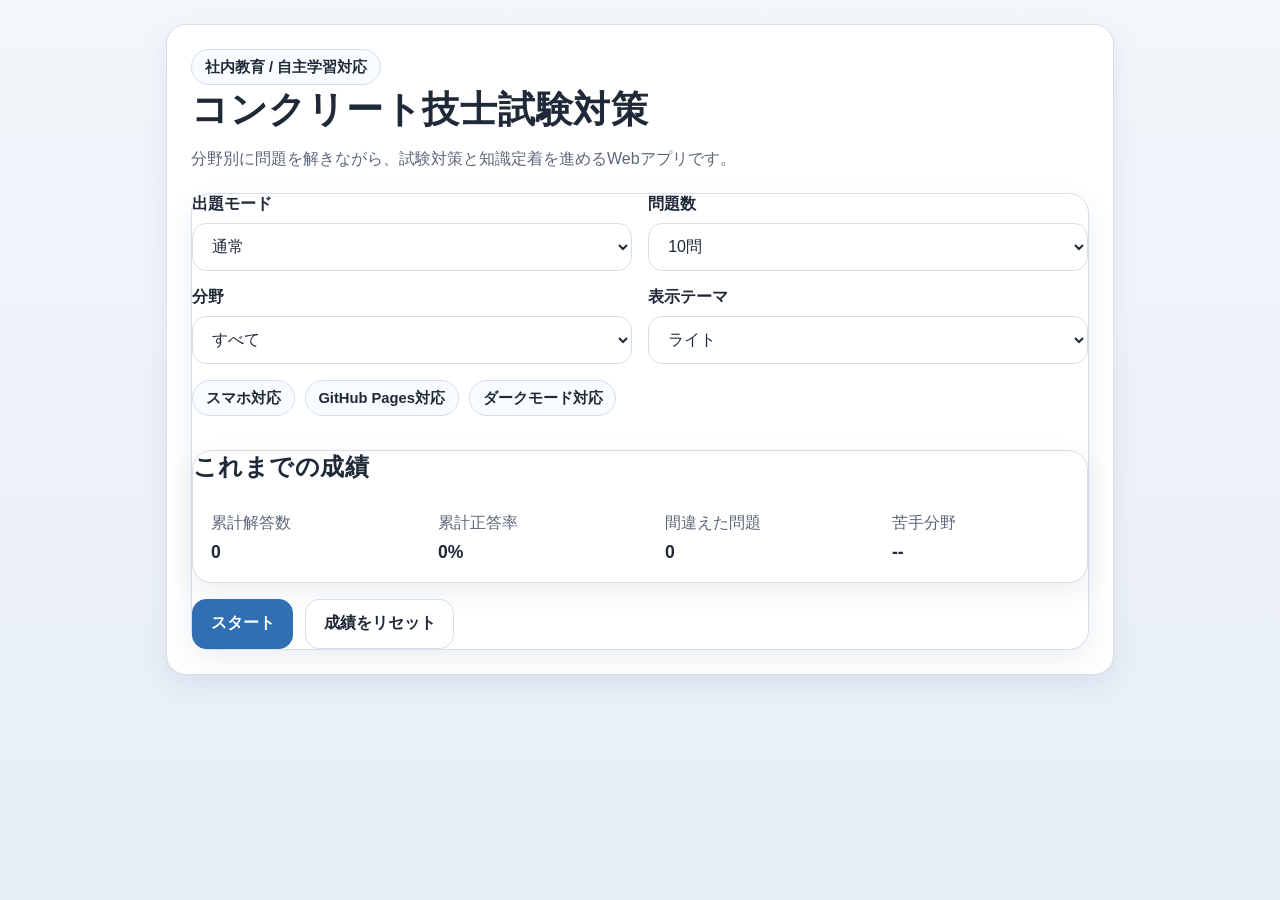
==== index.html @ b1c92e61 "タイトル戻し" ====
<!DOCTYPE html>
<html lang="ja">
<head>
  <meta charset="UTF-8" />
  <meta name="viewport" content="width=device-width, initial-scale=1, viewport-fit=cover" />
  <title>コンクリート技士試験対策</title>
  <link rel="stylesheet" href="style.css?v=20260421-4" />
  <meta name="theme-color" content="#2f6fb2" />
</head>
<body>
  <script>
    (function () {
      try {
        var theme = localStorage.getItem('theme') || 'light';
        if (theme === 'dark') {
          document.body.classList.add('theme-dark');
        }
      } catch (e) {}
    })();
  </script>

  <main class="page-container app-shell">
    <section class="hero-card title-card">
      <div class="hero-head">
        <span class="badge">社内教育 / 自主学習対応</span>
        <h1 class="page-title">コンクリート技士試験対策</h1>
        <p class="hero-text">
          分野別に問題を解きながら、試験対策と知識定着を進めるWebアプリです。
        </p>
      </div>

      <form id="startForm" class="settings-card form-stack" novalidate>
        <div class="form-grid">
          <div class="form-group">
            <label for="modeSelect">出題モード</label>
            <select id="modeSelect" name="mode">
              <option value="normal">通常</option>
              <option value="random">ランダム</option>
              <option value="wrongOnly">間違えた問題の復習</option>
              <option value="weakCategory">正答率の低い分野の復習</option>
            </select>
          </div>

          <div class="form-group">
            <label for="questionCount">問題数</label>
            <select id="questionCount" name="count">
              <option value="10">10問</option>
              <option value="20">20問</option>
              <option value="30">30問</option>
              <option value="50">50問</option>
            </select>
          </div>

          <div class="form-group">
            <label for="categorySelect">分野</label>
            <select id="categorySelect" name="category">
              <option value="all">すべて</option>
              <option value="a">a 材料</option>
              <option value="b">b 配合</option>
              <option value="c">c フレッシュコンクリートの性質</option>
              <option value="d">d 硬化コンクリート</option>
              <option value="e">e 製造・品質管理</option>
              <option value="f">f 施工</option>
              <option value="g">g 特殊コンクリート</option>
              <option value="h">h 構造・力学・法令・その他</option>
            </select>
          </div>

          <div class="form-group">
            <label for="themeSelect">表示テーマ</label>
            <select id="themeSelect" name="theme">
              <option value="light">ライト</option>
              <option value="dark">ダーク</option>
            </select>
          </div>
        </div>

        <div class="info-row">
          <span class="tag-chip">スマホ対応</span>
          <span class="tag-chip">GitHub Pages対応</span>
          <span class="tag-chip">ダークモード対応</span>
        </div>

        <section class="summary-card cumulative-card">
          <h2 class="section-title">これまでの成績</h2>
          <div class="summary-grid compact-summary-grid">
            <article class="stat-box">
              <div class="stat-label">累計解答数</div>
              <div id="totalAnsweredValue" class="stat-value stat-value-small">0</div>
            </article>
            <article class="stat-box">
              <div class="stat-label">累計正答率</div>
              <div id="overallAccuracyValue" class="stat-value stat-value-small">0%</div>
            </article>
            <article class="stat-box">
              <div class="stat-label">間違えた問題</div>
              <div id="wrongCountValue" class="stat-value stat-value-small">0</div>
            </article>
            <article class="stat-box">
              <div class="stat-label">苦手分野</div>
              <div id="weakCategoryValue" class="stat-value stat-value-small">--</div>
            </article>
          </div>
        </section>

        <div class="button-row">
          <button type="submit" class="primary-button">スタート</button>
          <button type="button" id="resetStatsButton" class="secondary-button">成績をリセット</button>
        </div>
      </form>
    </section>
  </main>

  <script src="questions.js?v=20260421-4"></script>
  <script src="app.js?v=20260421-4"></script>
</body>
</html>
---- style.css ----
:root {
  --bg: #f3f6fb;
  --bg-soft: #e7eef8;
  --surface: #ffffff;
  --surface-2: #f8fbff;
  --text: #1f2937;
  --text-soft: #5b6678;
  --border: #d6deea;
  --primary: #2f6fb2;
  --primary-strong: #215d98;
  --accent: #e8f1fb;
  --success: #1d8b5d;
  --success-bg: #e8f7ef;
  --success-border: #72c598;
  --danger: #c73939;
  --danger-bg: #fdecec;
  --danger-border: #f0a2a2;
  --shadow: 0 10px 28px rgba(24, 46, 84, 0.08);
}

body.theme-dark {
  --bg: #0f1722;
  --bg-soft: #121c2a;
  --surface: #182334;
  --surface-2: #1e2b3f;
  --text: #eef4ff;
  --text-soft: #b6c3d7;
  --border: #314258;
  --primary: #77afff;
  --primary-strong: #9bc3ff;
  --accent: #243650;

  /* ここが重要：ダーク時の正解/不正解の視認性を最優先 */
  --success: #b8f5cf;
  --success-bg: #183626;
  --success-border: #49b77b;

  --danger: #ffd1d1;
  --danger-bg: #442126;
  --danger-border: #df6d78;

  --shadow: 0 12px 28px rgba(0, 0, 0, 0.28);
}

*,
*::before,
*::after {
  box-sizing: border-box;
}

html {
  font-size: 16px;
  -webkit-text-size-adjust: 100%;
}

body {
  margin: 0;
  min-height: 100vh;
  font-family: -apple-system, BlinkMacSystemFont, "Segoe UI", "Hiragino Sans", "Yu Gothic UI", "Noto Sans JP", sans-serif;
  background: linear-gradient(180deg, var(--bg) 0%, var(--bg-soft) 100%);
  color: var(--text);
  transition: background-color 0.2s ease, color 0.2s ease;
}

img,
svg,
canvas {
  max-width: 100%;
  height: auto;
}

a {
  color: var(--primary);
  text-decoration: none;
}

a:hover {
  opacity: 0.92;
}

.hidden {
  display: none !important;
}

.page-container {
  width: min(100%, 980px);
  margin: 0 auto;
  padding: 24px 16px 40px;
}

.app-shell,
.quiz-shell,
.result-shell {
  display: block;
}

.hero-card,
.quiz-card,
.result-card,
.settings-card,
.summary-card,
.question-box,
.explanation-box,
.result-question-card {
  background: var(--surface);
  color: var(--text);
  border: 1px solid var(--border);
  border-radius: 20px;
  box-shadow: var(--shadow);
}

.hero-card,
.quiz-card,
.result-card {
  padding: 24px;
}

.page-title,
.quiz-title,
.result-title,
.section-title {
  margin: 0;
  color: var(--text);
  line-height: 1.35;
  letter-spacing: 0.02em;
}

.page-title {
  font-size: clamp(1.6rem, 3.5vw, 2.3rem);
  font-weight: 800;
}

.quiz-title,
.result-title {
  font-size: clamp(1.3rem, 2.8vw, 1.8rem);
  font-weight: 800;
}

.hero-head {
  margin-bottom: 20px;
}

.hero-text,
.result-lead,
.progress-text,
.stat-label,
.review-label,
.question-number {
  color: var(--text-soft);
}

.hero-text,
.result-lead {
  margin-top: 10px;
  line-height: 1.75;
}

.form-stack {
  display: grid;
  gap: 16px;
}

.form-grid {
  display: grid;
  grid-template-columns: repeat(2, minmax(0, 1fr));
  gap: 16px;
}

.form-group {
  display: grid;
  gap: 8px;
}

label {
  font-weight: 700;
  color: var(--text);
}

input,
select,
textarea {
  width: 100%;
  min-height: 48px;
  padding: 0.85rem 0.95rem;
  color: var(--text);
  background: var(--surface);
  border: 1px solid var(--border);
  border-radius: 14px;
  outline: none;
  font-size: 1rem;
}

input:focus,
select:focus,
textarea:focus {
  border-color: var(--primary);
  box-shadow: 0 0 0 3px rgba(47, 111, 178, 0.18);
}

body.theme-dark input:focus,
body.theme-dark select:focus,
body.theme-dark textarea:focus {
  box-shadow: 0 0 0 3px rgba(119, 175, 255, 0.24);
}

button,
.btn,
.primary-button,
.secondary-button,
.option-button,
.link-button {
  display: inline-flex;
  align-items: center;
  justify-content: center;
  min-height: 50px;
  border-radius: 14px;
  border: 1px solid transparent;
  padding: 0.85rem 1.1rem;
  font-size: 1rem;
  font-weight: 800;
  cursor: pointer;
  transition: transform 0.08s ease, background-color 0.15s ease, border-color 0.15s ease, opacity 0.15s ease;
}

button:hover,
.primary-button:hover,
.secondary-button:hover,
.option-button:hover,
.link-button:hover {
  transform: translateY(-1px);
}

button:active,
.primary-button:active,
.secondary-button:active,
.option-button:active,
.link-button:active {
  transform: translateY(0);
}

.primary-button {
  background: var(--primary);
  color: #fff;
  border-color: var(--primary);
}

.primary-button:hover {
  background: var(--primary-strong);
  border-color: var(--primary-strong);
}

.secondary-button,
.link-button {
  background: var(--surface);
  color: var(--text);
  border-color: var(--border);
}

.button-row {
  display: flex;
  gap: 12px;
  flex-wrap: wrap;
}

.quiz-button-row,
.result-actions {
  margin-top: 18px;
}

.badge,
.tag-chip {
  display: inline-flex;
  align-items: center;
  justify-content: center;
  gap: 0.35rem;
  min-height: 36px;
  padding: 0.45rem 0.8rem;
  border-radius: 999px;
  border: 1px solid var(--border);
  background: var(--surface-2);
  color: var(--text);
  font-size: 0.92rem;
  font-weight: 800;
}

.info-row {
  display: flex;
  flex-wrap: wrap;
  gap: 10px;
}

.quiz-header {
  display: grid;
  gap: 16px;
  margin-bottom: 18px;
}

.quiz-header-top {
  display: flex;
  flex-wrap: wrap;
  gap: 10px;
}

.progress-wrap {
  display: grid;
  gap: 8px;
}

.progress-meta {
  display: flex;
  justify-content: space-between;
  gap: 12px;
  flex-wrap: wrap;
}

.progress-bar {
  width: 100%;
  height: 12px;
  border-radius: 999px;
  background: var(--surface-2);
  border: 1px solid var(--border);
  overflow: hidden;
}

.progress-fill {
  width: 0%;
  height: 100%;
  background: linear-gradient(90deg, var(--primary), var(--primary-strong));
  transition: width 0.2s ease;
}

.question-box {
  padding: 18px;
  margin-bottom: 18px;
}

.question-number {
  font-size: 0.95rem;
  font-weight: 700;
  margin-bottom: 10px;
}

.question-stem {
  color: var(--text);
  font-size: clamp(1.05rem, 2.5vw, 1.22rem);
  line-height: 1.8;
  font-weight: 800;
}

.option-list {
  display: grid;
  gap: 12px;
}

.option-button {
  width: 100%;
  justify-content: flex-start;
  align-items: flex-start;
  text-align: left;
  gap: 10px;
  background: var(--surface);
  color: var(--text);
  border: 1px solid var(--border);
  line-height: 1.7;
  padding: 1rem 1rem;
}

.option-button:hover {
  background: var(--surface-2);
  border-color: var(--primary);
}

.option-button:disabled {
  cursor: default;
  opacity: 1;
}

.option-label {
  font-weight: 900;
  min-width: 2em;
}

.option-text {
  flex: 1;
}

/* 選択したもの */
.option-button.selected {
  outline: 2px solid transparent;
}

/* 正解 */
.option-button.correct {
  background: var(--success-bg) !important;
  border: 2px solid var(--success-border) !important;
  color: var(--success) !important;
  box-shadow: inset 0 0 0 1px rgba(255,255,255,0.03);
}

.option-button.correct .option-label,
.option-button.correct .option-text {
  color: var(--success) !important;
  font-weight: 900;
}

/* 不正解 */
.option-button.incorrect {
  background: var(--danger-bg) !important;
  border: 2px solid var(--danger-border) !important;
  color: var(--danger) !important;
  box-shadow: inset 0 0 0 1px rgba(255,255,255,0.03);
}

.option-button.incorrect .option-label,
.option-button.incorrect .option-text {
  color: var(--danger) !important;
  font-weight: 900;
}

/* ダーク時の見やすさ強化 */
body.theme-dark .option-button.correct {
  background: #1b3e2a !important;
  border-color: #5dcd8d !important;
  color: #d8ffe7 !important;
}

body.theme-dark .option-button.correct .option-label,
body.theme-dark .option-button.correct .option-text {
  color: #d8ffe7 !important;
}

body.theme-dark .option-button.incorrect {
  background: #53272d !important;
  border-color: #ff8d99 !important;
  color: #ffe0e3 !important;
}

body.theme-dark .option-button.incorrect .option-label,
body.theme-dark .option-button.incorrect .option-text {
  color: #ffe0e3 !important;
}

.feedback-area {
  margin-top: 16px;
  display: grid;
  gap: 12px;
}

.answer-status {
  border-radius: 14px;
  padding: 12px 14px;
  font-weight: 900;
  border: 1px solid var(--border);
  background: var(--surface-2);
  color: var(--text);
}

.status-correct {
  background: var(--success-bg);
  color: var(--success);
  border-color: var(--success-border);
}

.status-incorrect {
  background: var(--danger-bg);
  color: var(--danger);
  border-color: var(--danger-border);
}

body.theme-dark .status-correct {
  background: #1b3e2a;
  color: #d8ffe7;
  border-color: #5dcd8d;
}

body.theme-dark .status-incorrect {
  background: #53272d;
  color: #ffe0e3;
  border-color: #ff8d99;
}

.explanation-box {
  padding: 16px;
  background: var(--surface-2);
  color: var(--text);
  border-radius: 16px;
  border: 1px solid var(--border);
}

.explanation-title {
  font-size: 1rem;
  font-weight: 900;
  color: var(--text);
  margin-bottom: 8px;
}

.explanation-answer {
  margin-bottom: 10px;
  font-weight: 800;
  color: var(--text);
  line-height: 1.7;
}

.explanation-body {
  color: var(--text);
  line-height: 1.8;
}

.summary-grid {
  display: grid;
  grid-template-columns: repeat(4, minmax(0, 1fr));
  gap: 14px;
  margin-top: 18px;
}

.stat-box {
  padding: 18px;
}

.stat-value {
  margin-top: 8px;
  font-size: 1.65rem;
  font-weight: 900;
  color: var(--primary);
  line-height: 1.2;
}

.stat-value-small {
  font-size: 1.1rem;
  color: var(--text);
}

.review-section {
  margin-top: 24px;
}

.review-list {
  display: grid;
  gap: 16px;
}

.result-question-card {
  padding: 18px;
}

.review-top {
  display: flex;
  justify-content: space-between;
  gap: 12px;
  align-items: center;
  flex-wrap: wrap;
  margin-bottom: 12px;
}

.review-number {
  font-weight: 800;
  color: var(--text-soft);
}

.review-badge {
  display: inline-flex;
  align-items: center;
  justify-content: center;
  min-height: 34px;
  padding: 0.35rem 0.75rem;
  border-radius: 999px;
  font-weight: 900;
  border: 1px solid transparent;
}

.review-badge-correct {
  background: var(--success-bg);
  color: var(--success);
  border-color: var(--success-border);
}

.review-badge-incorrect {
  background: var(--danger-bg);
  color: var(--danger);
  border-color: var(--danger-border);
}

body.theme-dark .review-badge-correct {
  background: #1b3e2a;
  color: #d8ffe7;
  border-color: #5dcd8d;
}

body.theme-dark .review-badge-incorrect {
  background: #53272d;
  color: #ffe0e3;
  border-color: #ff8d99;
}

.review-question {
  color: var(--text);
  line-height: 1.8;
  font-weight: 800;
  margin-bottom: 14px;
}

.review-answer-block {
  display: grid;
  gap: 10px;
  margin-bottom: 14px;
}

.review-line {
  display: grid;
  gap: 6px;
  padding: 12px;
  border-radius: 14px;
  background: var(--surface-2);
  border: 1px solid var(--border);
}

.review-user,
.review-correct {
  font-weight: 900;
  line-height: 1.7;
}

.text-correct {
  color: var(--success) !important;
}

.text-incorrect {
  color: var(--danger) !important;
}

body.theme-dark .text-correct {
  color: #d8ffe7 !important;
}

body.theme-dark .text-incorrect {
  color: #ffe0e3 !important;
}

@media (max-width: 900px) {
  .summary-grid {
    grid-template-columns: repeat(2, minmax(0, 1fr));
  }
}

@media (max-width: 768px) {
  .page-container {
    padding: 16px 12px 28px;
  }

  .hero-card,
  .quiz-card,
  .result-card {
    padding: 18px;
    border-radius: 16px;
  }

  .form-grid {
    grid-template-columns: 1fr;
  }

  .question-box,
  .result-question-card,
  .stat-box,
  .explanation-box {
    border-radius: 14px;
  }

  .question-stem {
    font-size: 1.05rem;
    line-height: 1.75;
  }

  .option-button,
  .primary-button,
  .secondary-button,
  .link-button {
    min-height: 52px;
  }

  .summary-grid {
    grid-template-columns: 1fr;
  }

  .progress-meta,
  .review-top,
  .button-row {
    flex-direction: column;
    align-items: stretch;
  }
}
.title-row {
  display: flex;
  justify-content: space-between;
  align-items: flex-start;
  gap: 12px;
  flex-wrap: wrap;
}

.back-link-button {
  white-space: nowrap;
}

.cumulative-card {
  margin-top: 18px;
}

.compact-summary-grid {
  margin-top: 12px;
}

.result-header {
  margin-bottom: 18px;
}

@media (max-width: 768px) {
  .title-row {
    flex-direction: column;
    align-items: stretch;
  }

  .back-link-button {
    width: 100%;
    justify-content: center;
  }
}
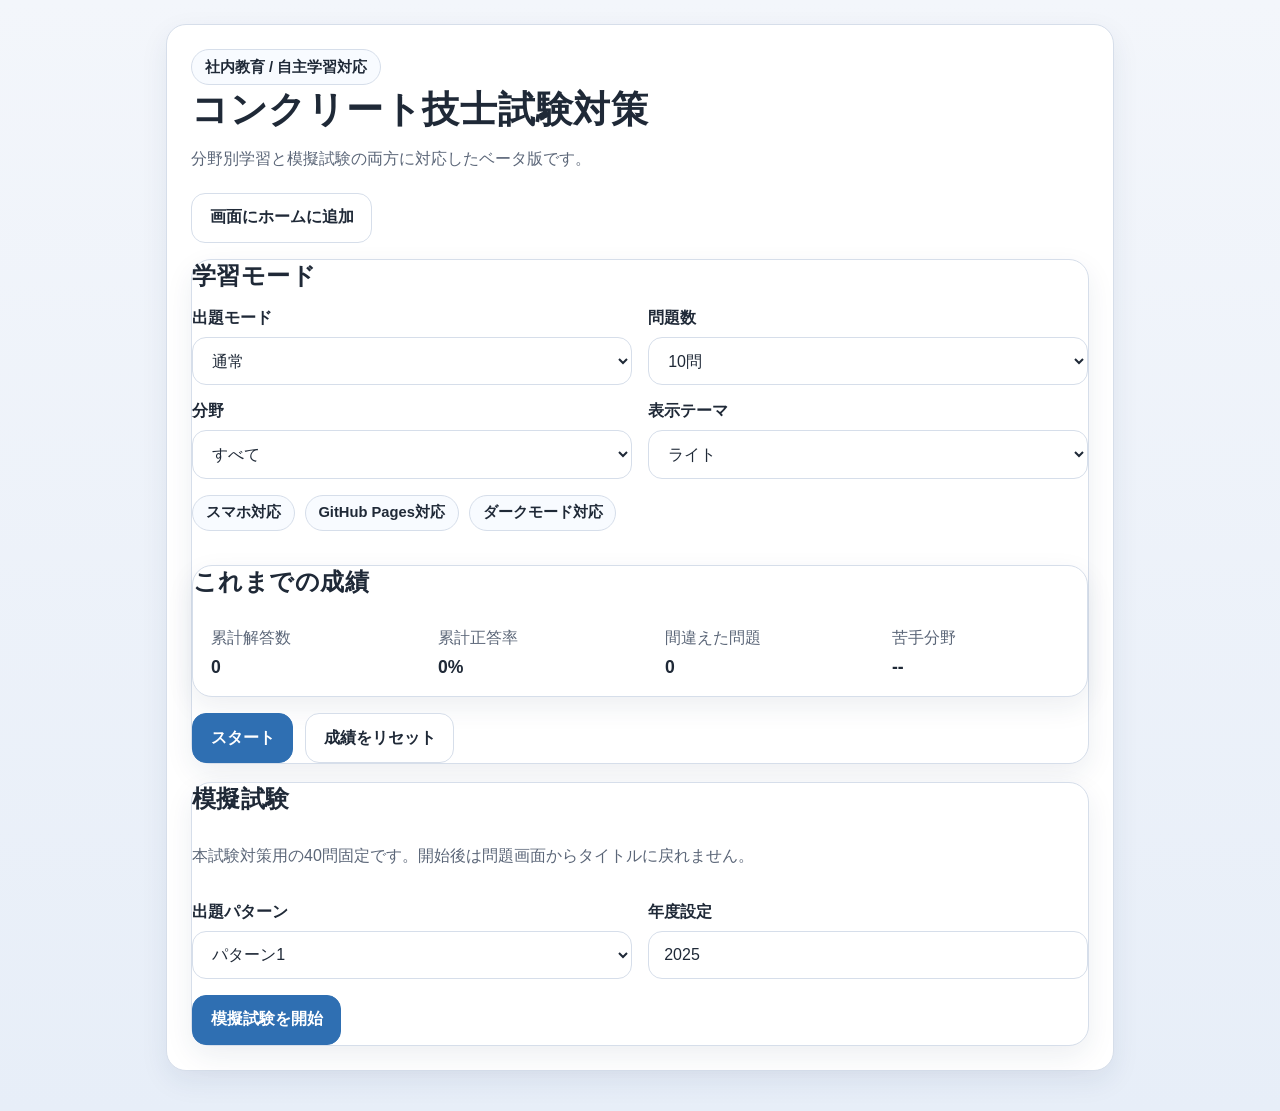
==== commit f26eed84: "模擬試験追加" ====
--- a/index.html
+++ b/index.html
@@ -4,7 +4,7 @@
   <meta charset="UTF-8" />
   <meta name="viewport" content="width=device-width, initial-scale=1, viewport-fit=cover" />
   <title>コンクリート技士試験対策</title>
-  <link rel="stylesheet" href="style.css?v=20260421-4" />
+  <link rel="stylesheet" href="style.css?v=20260421-5" />
   <meta name="theme-color" content="#2f6fb2" />
 </head>
 <body>
@@ -25,11 +25,17 @@
         <span class="badge">社内教育 / 自主学習対応</span>
         <h1 class="page-title">コンクリート技士試験対策</h1>
         <p class="hero-text">
-          分野別に問題を解きながら、試験対策と知識定着を進めるWebアプリです。
+          分野別学習と模擬試験の両方に対応したベータ版です。
         </p>
       </div>
 
+      <div class="button-row top-utility-row">
+        <button type="button" id="installAppButton" class="secondary-button">画面にホームに追加</button>
+      </div>
+
       <form id="startForm" class="settings-card form-stack" novalidate>
+        <h2 class="section-title">学習モード</h2>
+
         <div class="form-grid">
           <div class="form-group">
             <label for="modeSelect">出題モード</label>
@@ -108,10 +114,37 @@
           <button type="button" id="resetStatsButton" class="secondary-button">成績をリセット</button>
         </div>
       </form>
+
+      <section class="settings-card form-stack mock-section">
+        <h2 class="section-title">模擬試験</h2>
+        <p class="hero-text">
+          本試験対策用の40問固定です。開始後は問題画面からタイトルに戻れません。
+        </p>
+
+        <div class="form-grid">
+          <div class="form-group">
+            <label for="mockPatternSelect">出題パターン</label>
+            <select id="mockPatternSelect">
+              <option value="pattern1">パターン1</option>
+              <option value="pattern2">パターン2</option>
+            </select>
+          </div>
+
+          <div class="form-group">
+            <label for="mockYearDisplay">年度設定</label>
+            <input id="mockYearDisplay" type="text" value="2025" readonly />
+          </div>
+        </div>
+
+        <div class="button-row">
+          <button type="button" id="mockStartButton" class="primary-button">模擬試験を開始</button>
+        </div>
+      </section>
     </section>
   </main>
 
-  <script src="questions.js?v=20260421-4"></script>
-  <script src="app.js?v=20260421-4"></script>
+  <script src="questions.js?v=20260421-5"></script>
+  <script src="mock-exam.js?v=20260421-5"></script>
+  <script src="app.js?v=20260421-5"></script>
 </body>
 </html>
--- a/style.css
+++ b/style.css
@@ -722,4 +722,88 @@
     width: 100%;
     justify-content: center;
   }
+}
+.title-row {
+  display: flex;
+  justify-content: space-between;
+  align-items: flex-start;
+  gap: 12px;
+  flex-wrap: wrap;
+}
+
+.back-link-button {
+  white-space: nowrap;
+}
+
+.cumulative-card {
+  margin-top: 18px;
+}
+
+.compact-summary-grid {
+  margin-top: 12px;
+}
+
+.result-header {
+  margin-bottom: 18px;
+}
+
+.top-utility-row {
+  margin-bottom: 16px;
+}
+
+.mock-section {
+  margin-top: 18px;
+}
+
+.mock-point-value {
+  display: inline-block;
+  margin-top: 8px;
+  font-size: 1.1rem;
+  font-weight: 900;
+  color: var(--primary);
+}
+
+.no-print {
+  display: inline-flex;
+}
+
+@media (max-width: 768px) {
+  .title-row {
+    flex-direction: column;
+    align-items: stretch;
+  }
+
+  .back-link-button {
+    width: 100%;
+    justify-content: center;
+  }
+}
+
+@media print {
+  body {
+    background: #ffffff !important;
+    color: #000000 !important;
+  }
+
+  .page-container {
+    width: 100%;
+    padding: 0;
+  }
+
+  .result-card,
+  .summary-card,
+  .result-question-card,
+  .stat-box,
+  .review-line {
+    box-shadow: none !important;
+  }
+
+  .no-print {
+    display: none !important;
+  }
+
+  a {
+    text-decoration: none;
+    color: inherit;
+  }
 }
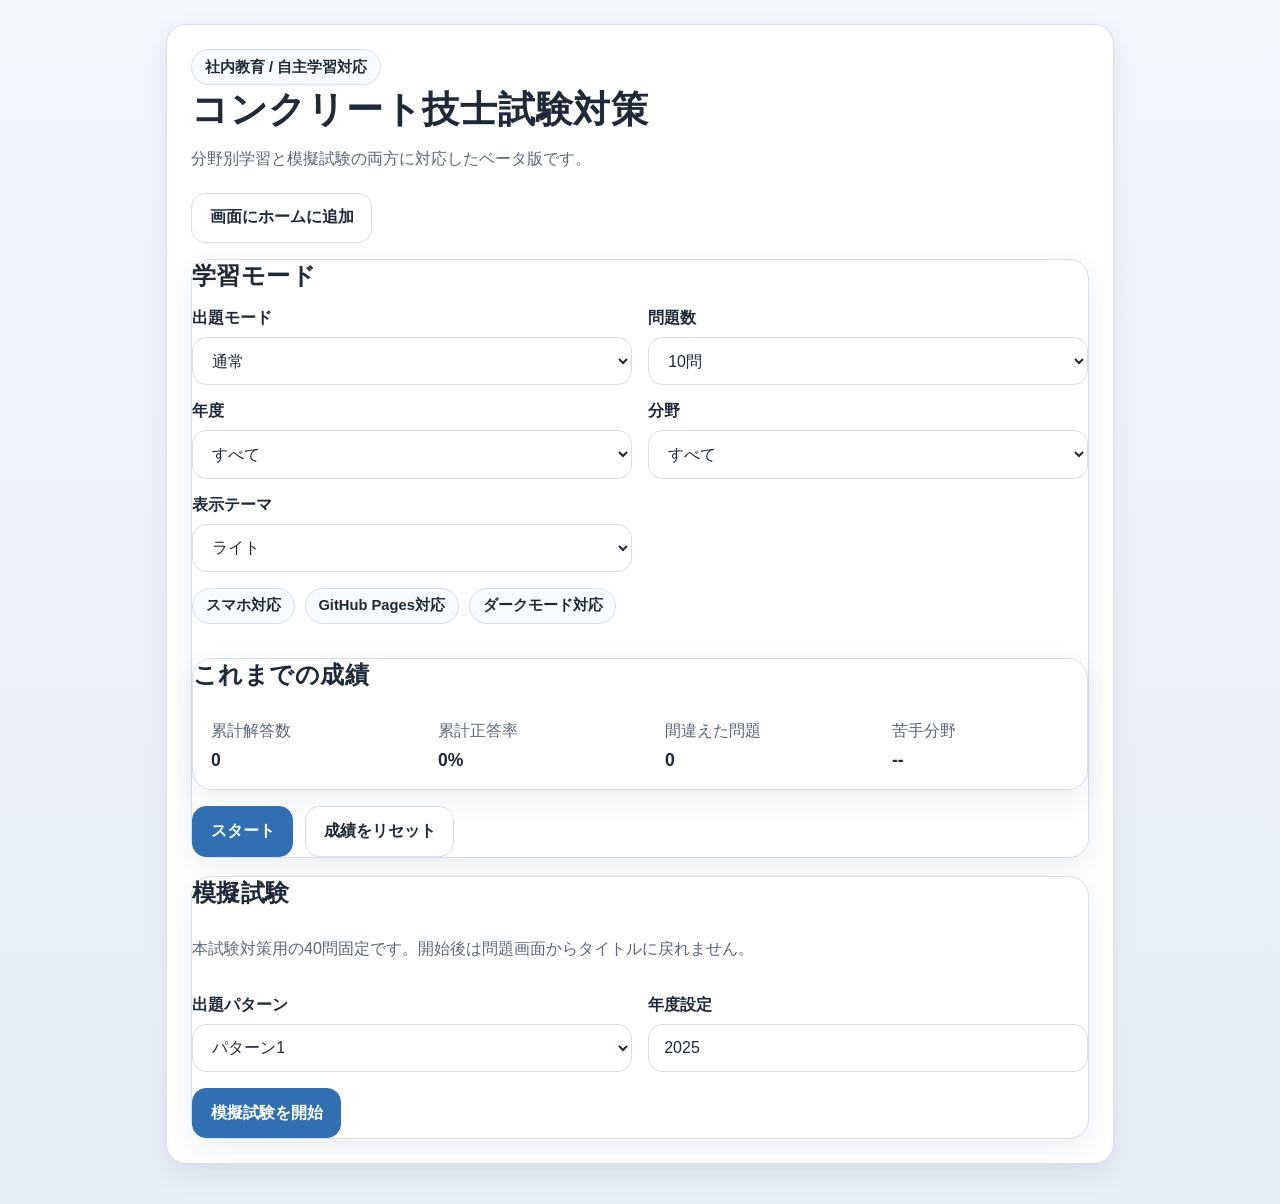
==== commit 34b59b1b: "syuse" ====
--- a/index.html
+++ b/index.html
@@ -4,9 +4,10 @@
   <meta charset="UTF-8" />
   <meta name="viewport" content="width=device-width, initial-scale=1, viewport-fit=cover" />
   <title>コンクリート技士試験対策</title>
-  <link rel="stylesheet" href="style.css?v=20260421-5" />
+  <link rel="stylesheet" href="style.css?v=20260518-1" />
   <meta name="theme-color" content="#2f6fb2" />
-</head>
+<link rel="manifest" href="/concrete-quiz/manifest.webmanifest" />
+<link rel="apple-touch-icon" href="/concrete-quiz/icon-192.png" /></head>
 <body>
   <script>
     (function () {
@@ -56,7 +57,12 @@
               <option value="50">50問</option>
             </select>
           </div>
-
+<div class="form-group">
+  <label for="yearSelect">年度</label>
+  <select id="yearSelect" name="year">
+    <option value="all">すべて</option>
+  </select>
+</div>
           <div class="form-group">
             <label for="categorySelect">分野</label>
             <select id="categorySelect" name="category">
@@ -143,8 +149,17 @@
     </section>
   </main>
 
-  <script src="questions.js?v=20260421-5"></script>
-  <script src="mock-exam.js?v=20260421-5"></script>
-  <script src="app.js?v=20260421-5"></script>
+  <script src="questions.js?v=20260518-1"></script>
+<script src="mock-exam.js?v=20260518-1"></script>
+<script src="app.js?v=20260518-1"></script>
+<script>
+  if ('serviceWorker' in navigator) {
+    window.addEventListener('load', function () {
+      navigator.serviceWorker.register('/concrete-quiz/sw.js').catch(function (err) {
+        console.error('Service Worker registration failed:', err);
+      });
+    });
+  }
+</script>
 </body>
 </html>
--- a/style.css
+++ b/style.css
@@ -806,4 +806,253 @@
     text-decoration: none;
     color: inherit;
   }
-}+}
+.mock-compact-grid {
+  display: grid;
+  grid-template-columns: repeat(5, minmax(0, 1fr));
+  gap: 8px;
+}
+
+.mock-compact-card {
+  padding: 10px;
+  box-shadow: none;
+}
+
+.mock-compact-row {
+  display: flex;
+  align-items: center;
+  justify-content: space-between;
+  gap: 8px;
+}
+
+.mock-qno {
+  font-weight: 800;
+  color: var(--text);
+}
+
+.mock-status {
+  display: inline-flex;
+  align-items: center;
+  justify-content: center;
+  min-width: 2.2rem;
+  min-height: 2.2rem;
+  border-radius: 999px;
+  font-weight: 900;
+  border: 1px solid transparent;
+}
+
+.mock-status-ok {
+  background: var(--success-bg);
+  color: var(--success);
+  border-color: var(--success-border);
+}
+
+.mock-status-ng {
+  background: var(--danger-bg);
+  color: var(--danger);
+  border-color: var(--danger-border);
+}
+
+body.theme-dark .mock-status-ok {
+  background: #1b3e2a;
+  color: #d8ffe7;
+  border-color: #5dcd8d;
+}
+
+body.theme-dark .mock-status-ng {
+  background: #53272d;
+  color: #ffe0e3;
+  border-color: #ff8d99;
+}
+
+@media (max-width: 768px) {
+  .mock-compact-grid {
+    grid-template-columns: repeat(4, minmax(0, 1fr));
+  }
+}
+
+@media print {
+  .result-card {
+    padding: 10mm !important;
+    border: 0 !important;
+    box-shadow: none !important;
+  }
+
+  .summary-grid {
+    grid-template-columns: repeat(4, minmax(0, 1fr)) !important;
+    gap: 6mm !important;
+    margin-bottom: 6mm !important;
+  }
+
+  .review-section .section-title {
+    margin-bottom: 4mm !important;
+  }
+
+  .mock-compact-grid {
+    grid-template-columns: repeat(5, minmax(0, 1fr)) !important;
+    gap: 3mm !important;
+  }
+
+  .mock-compact-card {
+    padding: 2.5mm !important;
+    border: 1px solid #bbb !important;
+    border-radius: 2mm !important;
+    break-inside: avoid;
+    page-break-inside: avoid;
+  }
+
+  .mock-status {
+    min-width: 8mm !important;
+    min-height: 8mm !important;
+    font-size: 11pt !important;
+  }
+
+  .mock-qno {
+    font-size: 10pt !important;
+  }
+
+  .review-question,
+  .review-answer-block,
+  .review-explanation {
+    display: none !important;
+  }
+
+  @page {
+    size: A4 portrait;
+    margin: 10mm;
+  }
+}
+.question-meta {
+  display: flex;
+  flex-wrap: wrap;
+  gap: 8px;
+  margin-bottom: 12px;
+  font-size: 0.82rem;
+  line-height: 1.5;
+}
+
+.question-meta-item {
+  display: inline-flex;
+  align-items: center;
+  padding: 4px 8px;
+  border-radius: 999px;
+  border: 1px solid var(--border);
+  background: var(--surface-2);
+  color: var(--text-soft);
+  font-weight: 700;
+}
+
+body.theme-dark .question-meta-item {
+  background: #111827;
+  color: #dbeafe;
+  border-color: #334155;
+}
+.question-table-wrap,
+.explanation-table-wrap {
+  width: 100%;
+  overflow-x: auto;
+  margin: 14px 0;
+}
+
+.question-table,
+.explanation-table {
+  width: 100%;
+  border-collapse: collapse;
+  font-size: 0.92rem;
+  background: #ffffff;
+  color: #111827;
+  border-radius: 10px;
+  overflow: hidden;
+}
+
+.question-table th,
+.question-table td,
+.explanation-table th,
+.explanation-table td {
+  border: 1px solid #cbd5e1;
+  padding: 8px 10px;
+  text-align: center;
+  white-space: nowrap;
+}
+
+.question-table th,
+.explanation-table th {
+  background: #eef4ff;
+  font-weight: 700;
+}
+
+.question-image-wrap,
+.explanation-image-wrap {
+  margin-top: 14px;
+  text-align: center;
+}
+
+.question-image,
+.explanation-image {
+  max-width: 100%;
+  height: auto;
+  border-radius: 12px;
+  border: 1px solid rgba(120, 140, 170, 0.35);
+  background: #fff;
+  box-shadow: 0 6px 18px rgba(0, 0, 0, 0.08);
+}
+
+body.theme-dark .question-table,
+body.theme-dark .explanation-table {
+  background: #ffffff;
+  color: #111827;
+}
+
+body.theme-dark .question-table th,
+body.theme-dark .explanation-table th {
+  background: #dbeafe;
+  color: #111827;
+}
+
+body.theme-dark .question-table td,
+body.theme-dark .explanation-table td {
+  color: #111827;
+}
+/* ================================
+   問題グラフ・画像表示 強化
+================================ */
+.question-media {
+  margin: 14px 0 0;
+  display: grid;
+  gap: 12px;
+}
+
+.question-figure {
+  margin: 0;
+  padding: 10px;
+  border-radius: 14px;
+  background: var(--surface-2);
+  border: 1px solid var(--border);
+  text-align: center;
+}
+
+.question-figure .question-image,
+.question-figure img {
+  display: block;
+  max-width: 100%;
+  height: auto;
+  margin: 0 auto;
+  border-radius: 10px;
+}
+
+.question-figure figcaption {
+  margin-top: 8px;
+  color: var(--text-soft);
+  font-size: 0.86rem;
+  font-weight: 700;
+  line-height: 1.6;
+}
+
+body.theme-dark .question-figure {
+  background: #111827;
+  border-color: #334155;
+}
+
+body.theme-dark .question-figure figcaption {
+  color: #cbd5e1;
+}
